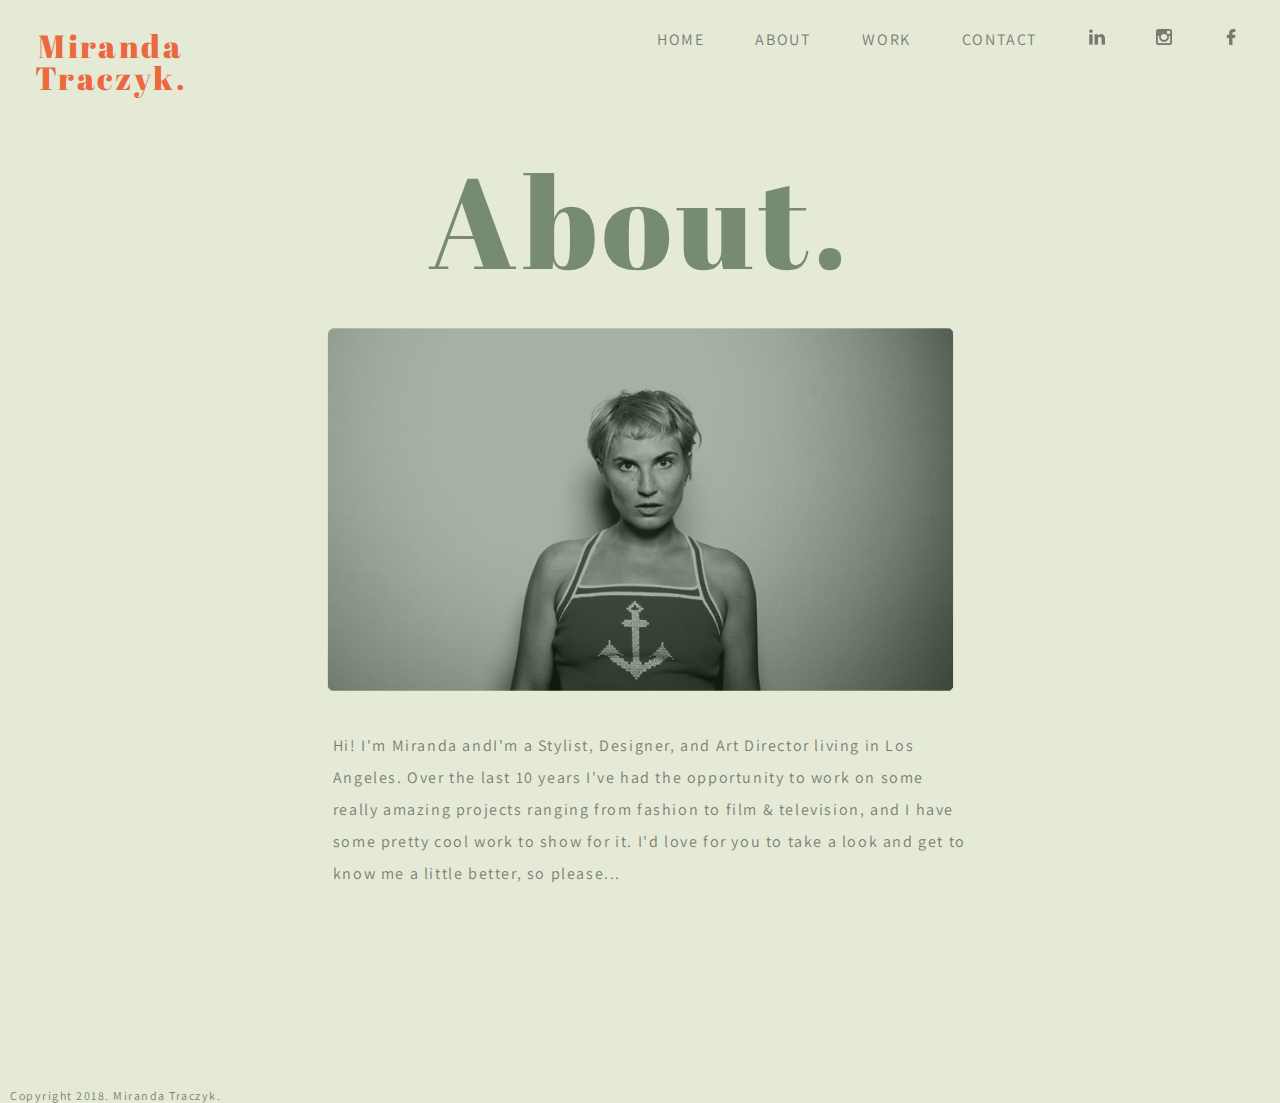
==== about.html @ dc94008e "Add files for final project" ====
<!DOCTYPE html>
<html lang="en">
    
    <head>
        <meta charset="utf-8">
        <meta name="description" content="Your description goes here">
        <meta name="keywords" content="one, two, three">
        <title>Miranda Traczyk</title>

        <link rel="stylesheet" href="css/reset.css">
        <link rel="stylesheet" href="css/style.css">
        <link href="https://fonts.googleapis.com/css?family=Abril Fatface" rel="stylesheet">
        <link href="https://fonts.googleapis.com/css?family=Assistant:300,400" rel="stylesheet">
    </head>
    
    <body>
        <header>
             <section id="mirandaTraczyk">
                <h1 class="mirandaTraczykAbout">Miranda<br>Traczyk.</h1>
            </section>

            <nav>
                <ul>
                    <li>
                        <a class="facebookicon" href="https://www.facebook.com/miranda.traczyk"><img src="images/facebook.png" alt="Facebook logo"></a>
                    </li>
                    <li>
                        <a class="instagramicon" href="https://www.instagram.com/mirandatraczyk"><img src="images/instagram.png" alt="Instagram logo"></a>
                    </li>
                    <li>
                        <a class="linkedinicon" href="http://www.linkedin.com/in/miranda-traczyk-aabba652"><img src="images/linkedin.png" alt="LinkedIn logo"></a>
                    </li>
                    <li><a href="contact.html">Contact</a></li>
                    <li><a href="work.html">Work</a></li>
                    <li><a href="about.html">About</a></li> 
                    <li><a href="home.html">Home</a></li> 
                </ul>
            </nav>
        </header>

        </section id="aboutPage">
            <div class="aboutPage">
                <h1>About.</h1>

                <div id="portraitAbout">
                    <img src="images/aboutmeabout.png" alt="Me">
                </div> 

                <p class="aboutmePage">Hi!  I'm Miranda andI'm a Stylist, Designer, and Art Director living in Los Angeles.  Over the last 10 years I've had the opportunity to work on some really amazing projects ranging from fashion to film & television, and I have some pretty cool work to show for it.  I'd love for you to take a look and get to know me a little better, so please...</p>
           </div>
        </section>

        <footer>
            <p class="copyright">Copyright 2018. Miranda Traczyk.</p>    
        </footer>
        
        <script src="http://ajax.googleapis.com/ajax/libs/jquery/2.1.3/jquery.min.js"></script>
        <script type="text/javascript" src="js/app.js"></script>
    </body>

</html>
---- css/style.css ----
/*
Project Name: Portfolio
Client: Miranda
Author: Miranda Traczyk
Developer @GA in LA
*/


/******************************************
/* SETUP
/*******************************************/

/* Box Model Hack */
* {
     -moz-box-sizing: border-box; /* Firexfox */
     -webkit-box-sizing: border-box; /* Safari/Chrome/iOS/Android */
     box-sizing: border-box; /* IE */
}

/* Clear fix hack */
.clearfix:after {
     content: ".";
     display: block;
     clear: both;
     visibility: hidden;
     line-height: 0;
     height: 0;
}

.clear {
	clear: both;
}

/******************************************/
/*COLOR SCHEME*/
/******************************************

background green: rgba(229,234,215,1)
red: rgba(238, 79, 35, 1)
pink: rgba(245, 157, 135, .95)
yellow: rgba(234, 192, 23, .9)
blue: rgba(111, 167, 168, .9)
grey text: rgba(51, 51, 51, 1)
******************************************/



/******************************************
/* HOME PAGE BASE STYLES
/******************************************/

body {
  font-size: 16px;
  font-family: 'Assistant', sans-serif;
  background: rgba(229,234,215,1);
  -webkit-background-size: cover;
  -moz-background-size: cover;
  -o-background-size: cover;
  background-size: cover;
}

.mirandaTraczyk {
  color: rgba(238, 79, 35, .9);
  text-align: center;
  letter-spacing: .3rem;
}

nav ul {
  list-style-type: none;
  overflow: hidden;
  background-color: rgba(229,234,215,1);
}

nav li a {
  color: rgba(51, 51, 51, 1);
  text-transform: uppercase;
  letter-spacing: 1rem;
  margin-bottom: 125px;
  margin-top: 10px;
  padding: 14px 16px 0 0;
  float: right;
  display: inline-block;
  margin: 10px 25px 140px -140px;
  opacity: 0.6;
}

h1 {
  font-family: 'Abril Fatface';
  font-size: 8rem;
  letter-spacing: .3rem;
}

.title {
  text-transform: uppercase;
  letter-spacing: .65rem;
  text-align: center;
  color: rgba(51, 51, 51, 1);
  margin-top: 50px;
  margin-bottom: 150px;
  opacity: 0.6;
}

.about h1 {
  color: rgba(245, 157, 135, .95);
  margin-left: 150px;
  display: inline-block;
  margin-top: 100px;
}

.aboutme {
  font-family: 'Assistant', sans-serif;
  font-size: 1rem;
  color: rgba(51, 51, 51, 1);
  letter-spacing: .1rem;
  line-height: 2;
  padding-left: 150px;
  padding-right: 325px;
  width: 75%;
  line-height: 2;
  display: inline-block;
  margin-top: 35px;
  opacity: 0.6;
}

a:link {
  color: rgba(51, 51, 51, 1);
  letter-spacing: .1rem;
  line-height: 2;
  background-color: transparent;
  text-decoration: none;
  padding-left: 150px;
  font-size: 1rem;
  opacity: 0.6;
}

#portrait img {
  width: 30%;
  margin-top: 100px;
  margin-left: 60%;
  float: right;
  display: inline-block;
  position: absolute;
}

.work h1 {
  color: rgba(234, 192, 23, .9);
  text-align: center;
  margin-top: 250px;
}

.work {
  float: none;
}

.work img {
  width: 25%;
  display: inline-table;
  margin: 50px -20px 200px -50px;
}

.sayhello h1 {
  color: rgba(111, 167, 168, .9);
  text-align: center;
}

/******************************************
/* UNIVERSAL FOOTER
/*******************************************/

.copyright {
  text-align: left;
  letter-spacing: 1.5px;
  color: rgba(51, 51, 51, 1);
  opacity: 0.6;
  font-size: .75rem;
  margin-left: 10px;
}

/******************************************
/* ABOUT PAGE
/*******************************************/

.mirandaTraczykAbout {
  font-family: 'Abril Fatface';
  font-size: 2rem;
  color: rgba(238, 79, 35, .9);
  text-align: center;
  float: left;
  margin: 30px 0 0 35px;
  opacity: .95;
  letter-spacing: .15rem;
}

.aboutPage h1 {
  color: rgba(30, 61, 27, .55);
  text-align: center;
  margin-top: -40px;
  margin-bottom: 35px;
}

.aboutmePage {
  font-family: 'Assistant', sans-serif;
  font-size: 1rem;
  color: rgba(51, 51, 51, 1);
  letter-spacing: .1rem;
  line-height: 2;
  width: 50%;
  line-height: 2;
  display: inline-block;
  opacity: 0.6;
  /*margin-bottom: 200px;*/
  margin: 35px 25% 200px 26%;
}

#portraitAbout img {
  margin-top: 5px;
  width: 50%;
  display: inline-block;
  margin-left: 25%;
  float: left;
}

/******************************************
/* WORK PAGE
/*******************************************/

/*.workWork h1 {
  color: rgba(234, 192, 23, .9);
  text-align: center;
  margin-top: -40px;
  margin-bottom: 35px;
}
*/
.slideshowContainer {
  margin-left: 25%;
  margin-top: 5px;
  width: 50%;
}

.buttonLeft {
  display: inline-block;
  float: left;
  margin-top: -760px;
  margin-left: -100px;
  -webkit-border-radius: 13;
  -moz-border-radius: 13;
  border-radius: 13px;
  font-family: Courier New;
  color: #333333;
  font-size: 31px;
  background: #E5EAD7;
  padding: 10px 20px 6px 20px;
  text-decoration: none;
}

.buttonLeft:hover {
  background: rgba(30, 61, 27, .55);
  text-decoration: none;
  color: #E5EAD7;
}


.buttonRight {
  display: inline-block;
  float: right;
  margin-top: -760px;
  margin-right: -100px;
   -webkit-border-radius: 13;
  -moz-border-radius: 13;
  border-radius: 13px;
  font-family: Courier New;
  color: #333333;
  font-size: 31px;
  background: #E5EAD7;
  padding: 10px 20px 6px 20px;
  text-decoration: none;
}

.buttonRight:hover {
  background: rgba(30, 61, 27, .55);
  text-decoration: none;
  color: #E5EAD7;
}
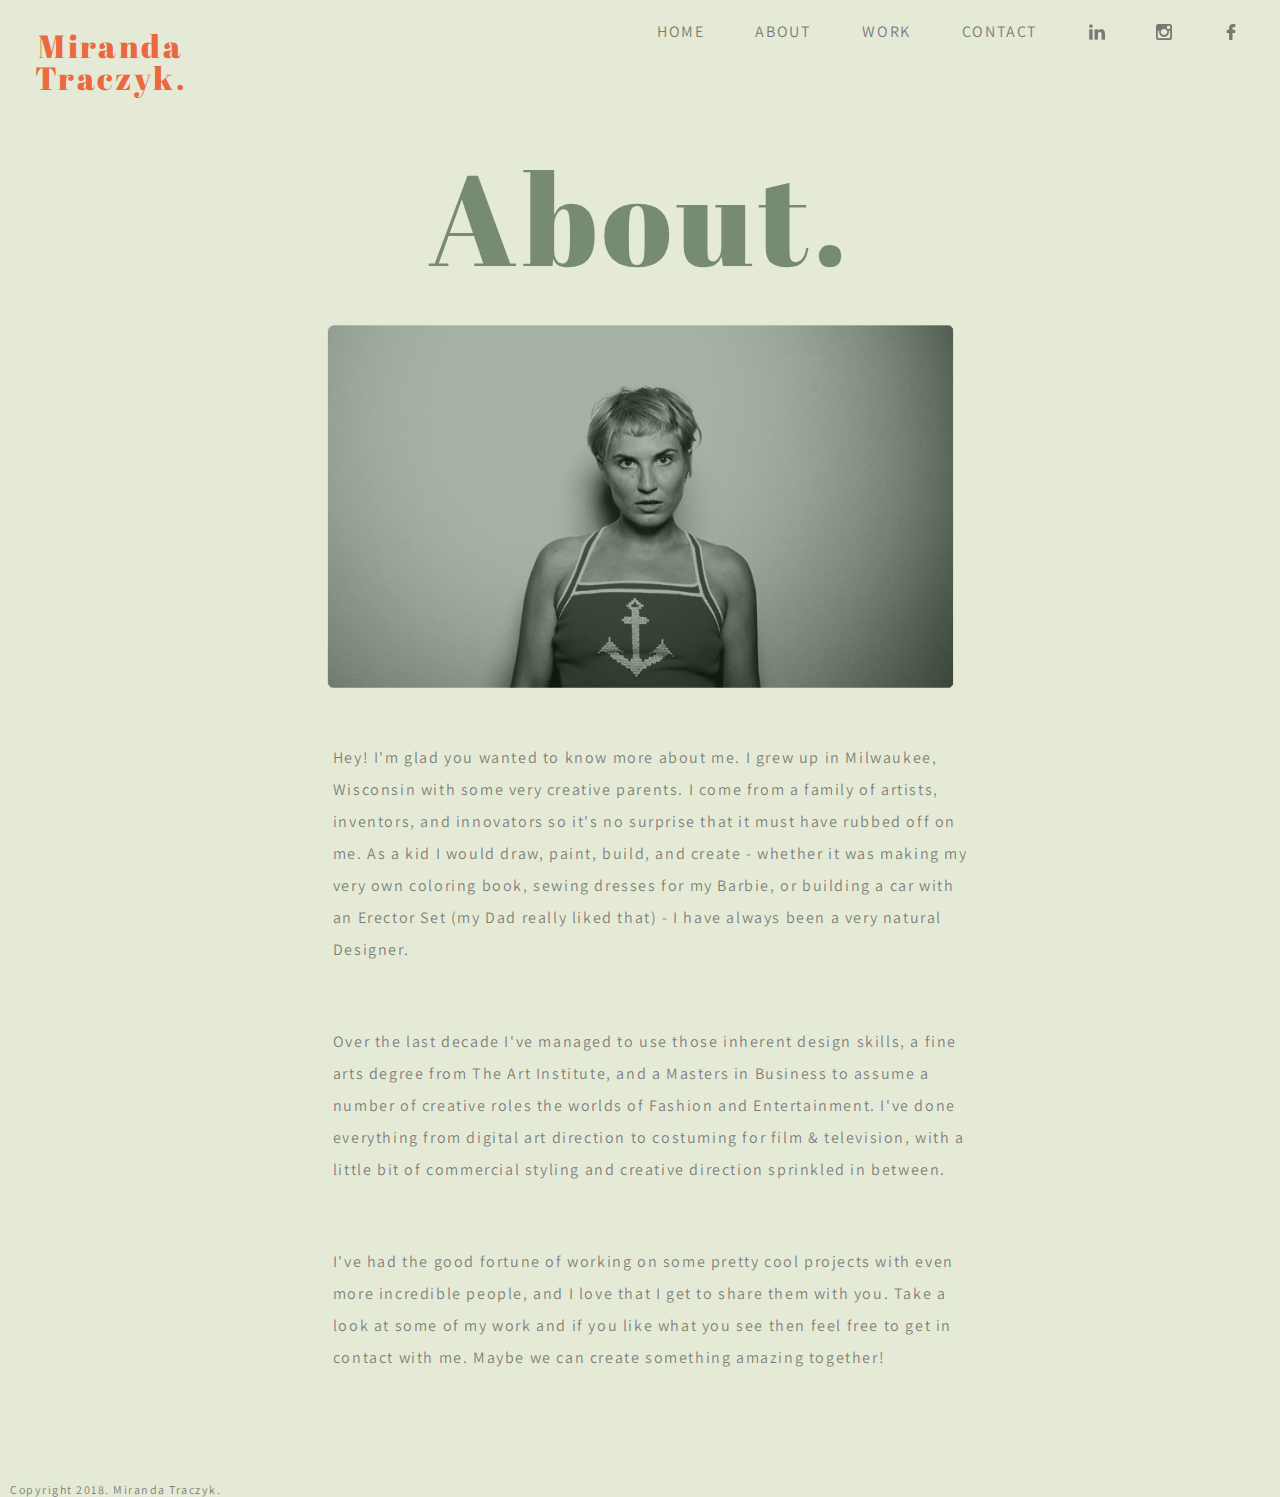
==== commit b7d79845: "Portfolio Website Update" ====
--- a/about.html
+++ b/about.html
@@ -3,8 +3,8 @@
     
     <head>
         <meta charset="utf-8">
-        <meta name="description" content="Your description goes here">
-        <meta name="keywords" content="one, two, three">
+        <meta name="Miranda Traczyk" content="I'm an Art Director, Designer, and Stylist living in Los Angeles.">
+        <meta name="Art Director, Designer, Stylist" content="Art Director, Designer, Stylist">
         <title>Miranda Traczyk</title>
 
         <link rel="stylesheet" href="css/reset.css">
@@ -33,7 +33,7 @@
                     <li><a href="contact.html">Contact</a></li>
                     <li><a href="work.html">Work</a></li>
                     <li><a href="about.html">About</a></li> 
-                    <li><a href="home.html">Home</a></li> 
+                    <li><a href="index.html">Home</a></li> 
                 </ul>
             </nav>
         </header>
@@ -46,12 +46,22 @@
                     <img src="images/aboutmeabout.png" alt="Me">
                 </div> 
 
-                <p class="aboutmePage">Hi!  I'm Miranda andI'm a Stylist, Designer, and Art Director living in Los Angeles.  Over the last 10 years I've had the opportunity to work on some really amazing projects ranging from fashion to film & television, and I have some pretty cool work to show for it.  I'd love for you to take a look and get to know me a little better, so please...</p>
+                <div class="aboutmeContainer">
+                    <p class="aboutmePage">Hey!  I'm glad you wanted to know more about me.  I grew up in Milwaukee, Wisconsin with some very creative parents.  I come from a family of artists, inventors, and innovators so it's no surprise that it must have rubbed off on me. As a kid I would draw, paint, build, and create - whether it was making my very own coloring book, sewing dresses for my Barbie, or building a car with an Erector Set (my Dad really liked that) - I have always been a very natural Designer.
+                </div>
+
+                <div class="aboutmeContainer">
+                    <p class="aboutmePage">Over the last decade I've managed to use those inherent design skills, a fine arts degree from The Art Institute, and a Masters in Business to assume a number of creative roles the worlds of Fashion and Entertainment.  I've done everything from digital art direction to costuming for film & television, with a little bit of commercial styling and creative direction sprinkled in between.</p>
+                </div>
+
+                <div class="aboutmeContainer">
+                    <p class="aboutmePage">I've had the good fortune of working on some pretty cool projects with even more incredible people, and I love that I get to share them with you.  Take a look at some of my work and if you like what you see then feel free to get in contact with me.  Maybe we can create something amazing together!</p>
+                </div>
            </div>
         </section>
 
         <footer>
-            <p class="copyright">Copyright 2018. Miranda Traczyk.</p>    
+            <p class="copyrightAbout">Copyright 2018. Miranda Traczyk.</p>    
         </footer>
         
         <script src="http://ajax.googleapis.com/ajax/libs/jquery/2.1.3/jquery.min.js"></script>
--- a/css/style.css
+++ b/css/style.css
@@ -74,14 +74,18 @@
 nav li a {
   color: rgba(51, 51, 51, 1);
   text-transform: uppercase;
-  letter-spacing: 1rem;
+  letter-spacing: .1rem;
   margin-bottom: 125px;
   margin-top: 10px;
   padding: 14px 16px 0 0;
   float: right;
   display: inline-block;
-  margin: 10px 25px 140px -140px;
-  opacity: 0.6;
+  margin: 10px 25px 150px -140px;
+  opacity: 0.6;
+  background-color: transparent;
+  text-decoration: none;
+  padding-left: 150px;
+  font-size: 1rem;
 }
 
 h1 {
@@ -94,17 +98,16 @@
   text-transform: uppercase;
   letter-spacing: .65rem;
   text-align: center;
-  color: rgba(51, 51, 51, 1);
+  color: rgba(51, 51, 51, 0.6);
   margin-top: 50px;
   margin-bottom: 150px;
-  opacity: 0.6;
 }
 
 .about h1 {
   color: rgba(245, 157, 135, .95);
   margin-left: 150px;
   display: inline-block;
-  margin-top: 100px;
+  margin-top: 90px;
 }
 
 .aboutme {
@@ -122,7 +125,7 @@
   opacity: 0.6;
 }
 
-a:link {
+.readmore a {
   color: rgba(51, 51, 51, 1);
   letter-spacing: .1rem;
   line-height: 2;
@@ -135,32 +138,37 @@
 
 #portrait img {
   width: 30%;
-  margin-top: 100px;
+  margin-top: 105px;
   margin-left: 60%;
   float: right;
   display: inline-block;
   position: absolute;
+  opacity: 0.9;
 }
 
 .work h1 {
   color: rgba(234, 192, 23, .9);
   text-align: center;
-  margin-top: 250px;
-}
-
-.work {
-  float: none;
+  margin-top: 345px;
 }
 
 .work img {
-  width: 25%;
-  display: inline-table;
-  margin: 50px -20px 200px -50px;
-}
-
-.sayhello h1 {
+  width: 400px;
+  display: inline-block;
+  margin: 50px -35px 35px 75px;
+  opacity: 0.85;
+}
+
+.sayhello a h1 {
   color: rgba(111, 167, 168, .9);
   text-align: center;
+  margin-top: 150px;
+  margin-bottom: 200px;
+}
+
+.helloLink {
+  background-color: transparent;
+  text-decoration: none;
 }
 
 /******************************************
@@ -201,15 +209,12 @@
 .aboutmePage {
   font-family: 'Assistant', sans-serif;
   font-size: 1rem;
-  color: rgba(51, 51, 51, 1);
+  color: rgba(51, 51, 51, 0.6);
   letter-spacing: .1rem;
-  line-height: 2;
   width: 50%;
   line-height: 2;
   display: inline-block;
-  opacity: 0.6;
-  /*margin-bottom: 200px;*/
-  margin: 35px 25% 200px 26%;
+  margin: 50px 25% 10px 26%;
 }
 
 #portraitAbout img {
@@ -220,65 +225,361 @@
   float: left;
 }
 
+.copyrightAbout {
+  text-align: left;
+  letter-spacing: 1.5px;
+  color: rgba(51, 51, 51, 1);
+  opacity: 0.6;
+  font-size: .75rem;
+  margin-left: 10px;
+  margin-top: 100px;
+}
+
 /******************************************
 /* WORK PAGE
 /*******************************************/
 
-/*.workWork h1 {
-  color: rgba(234, 192, 23, .9);
+.projects {
+  display: -webkit-flex; /* Safari */
+    -webkit-align-items: center; /* Safari 7.0+ */
+    display: flex;
+    align-items: center;
+    width: 220px;
+    height: 300px;
+    margin-top: 500px;
+    margin-left: 45px;
+}
+
+.projects img {
+  display: inline-block;
+  margin-left: 35px;
+  margin-top: 35px;
+}
+
+.copyrightWork {
+  text-align: left;
+  letter-spacing: 1.5px;
+  color: rgba(51, 51, 51, 1);
+  opacity: 0.6;
+  font-size: .75rem;
+  margin-left: 10px;
+  margin-top: 700px;
+}
+
+/******************************************
+/* AUDREY NAPOLEON PROJECT PAGE
+/*******************************************/
+
+.audreyProjects {
+  display: -webkit-flex; /* Safari */
+    -webkit-align-items: center;  Safari 7.0+ 
+    display: flex;
+    align-items: center;
+    height: 300px;
+    margin-top: 100px;
+    margin-left: 3%;
+}
+
+.audreyProjects img {
+  margin-left: 35px;
+  margin-top: 35px;
+}
+
+.copyrightAudrey {
+  text-align: left;
+  letter-spacing: 1.5px;
+  color: rgba(51, 51, 51, 1);
+  opacity: 0.6;
+  font-size: .75rem;
+  margin-left: 10px;
+  margin-top: 300px;
+}
+
+/******************************************
+/* FILM PROJECT PAGE
+/*******************************************/
+
+.filmProjects {
+  display: -webkit-flex; /* Safari */
+    -webkit-align-items: center;  Safari 7.0+ 
+    display: flex;
+    align-items: center;
+    width: 220px;
+    height: 300px;
+    margin-top: 1400px;
+    margin-left: 33.33%;
+}
+
+.filmProjects img {
+  margin-left: 35px;
+  margin-top: 35px;
+}
+
+.copyrightFilm {
+  text-align: left;
+  letter-spacing: 1.5px;
+  color: rgba(51, 51, 51, 1);
+  opacity: 0.6;
+  font-size: .75rem;
+  margin-left: 10px;
+  margin-top: 1600px;
+}
+
+/******************************************
+/* DIANA GEORGIE PROJECT PAGE
+/*******************************************/
+
+.dianaProjects {
+  display: -webkit-flex; /* Safari */
+    -webkit-align-items: center;  Safari 7.0+ 
+    display: flex;
+    align-items: center;
+    margin-top: -45px;
+    margin-left: 22.5%;
+    margin-bottom: -1350px;
+}
+
+.dianaProjects img {
+  margin-left: 35px;
+  margin-top: 35px;
+}
+
+.copyrightDiana {
+  text-align: left;
+  letter-spacing: 1.5px;
+  color: rgba(51, 51, 51, 1);
+  opacity: 0.6;
+  font-size: .75rem;
+  margin-left: 10px;
+  margin-top: 1500px;
+}
+
+
+/******************************************
+/* GENLUX PROJECT PAGE
+/*******************************************/
+
+.genluxProjects {
+  display: -webkit-flex; /* Safari */
+    -webkit-align-items: center;  Safari 7.0+ 
+    display: flex;
+    align-items: center;
+    margin-top: -45px;
+    margin-left: 22.5%;
+    margin-bottom: -1350px;
+}
+
+.genluxProjects img {
+  margin-left: 35px;
+  margin-top: 35px;
+}
+
+.copyrightGenlux {
+  text-align: left;
+  letter-spacing: 1.5px;
+  color: rgba(51, 51, 51, 1);
+  opacity: 0.6;
+  font-size: .75rem;
+  margin-left: 10px;
+  margin-top: 1500px;
+}
+
+/******************************************
+/* GUCCI PROJECT PAGE
+/*******************************************/
+
+.gucciProjects {
+  display: -webkit-flex; /* Safari */
+    -webkit-align-items: center;  Safari 7.0+ 
+    display: flex;
+    align-items: center;
+    margin-top: -45px;
+    margin-left: 22.5%;
+    margin-bottom: -1350px;
+}
+
+.gucciProjects img {
+  margin-left: 35px;
+  margin-top: 35px;
+}
+
+.copyrightGucci {
+  text-align: left;
+  letter-spacing: 1.5px;
+  color: rgba(51, 51, 51, 1);
+  opacity: 0.6;
+  font-size: .75rem;
+  margin-left: 10px;
+  margin-top: 1500px;
+}
+
+/******************************************
+/* LULU LEMON PROJECT PAGE
+/*******************************************/
+
+.luluProjects {
+  display: -webkit-flex; /* Safari */
+    -webkit-align-items: center;  Safari 7.0+ 
+    display: flex;
+    align-items: center;
+    margin-top: -45px;
+    margin-left: 22.5%;
+    margin-bottom: -1350px;
+}
+
+.luluProjects img {
+  margin-left: 35px;
+  margin-top: 35px;
+}
+
+.copyrightLulu {
+  text-align: left;
+  letter-spacing: 1.5px;
+  color: rgba(51, 51, 51, 1);
+  opacity: 0.6;
+  font-size: .75rem;
+  margin-left: 10px;
+  margin-top: 1500px;
+}
+
+/******************************************
+/* PEPSI PROJECT PAGE
+/*******************************************/
+
+.pepsiProjects {
+  display: -webkit-flex; /* Safari */
+    -webkit-align-items: center;  Safari 7.0+ 
+    display: flex;
+    align-items: center;
+    margin-top: -45px;
+    margin-left: 22.5%;
+    margin-bottom: -1350px;
+}
+
+.pepsiProjects img {
+  margin-left: 35px;
+  margin-top: 35px;
+}
+
+.copyrightPepsi {
+  text-align: left;
+  letter-spacing: 1.5px;
+  color: rgba(51, 51, 51, 1);
+  opacity: 0.6;
+  font-size: .75rem;
+  margin-left: 10px;
+  margin-top: 1500px;
+}
+
+/******************************************
+/* SASSOON PROJECT PAGE
+/*******************************************/
+
+.sassoonProjects {
+  display: -webkit-flex; /* Safari */
+    -webkit-align-items: center;  Safari 7.0+ 
+    display: flex;
+    align-items: center;
+    margin-top: -45px;
+    margin-left: 18.5%;
+    margin-bottom: -1350px;
+}
+
+.sassoonProjects img {
+  margin-left: 35px;
+  margin-top: 35px;
+}
+
+.copyrightSassoon {
+  text-align: left;
+  letter-spacing: 1.5px;
+  color: rgba(51, 51, 51, 1);
+  opacity: 0.6;
+  font-size: .75rem;
+  margin-left: 10px;
+  margin-top: 1500px;
+}
+
+/******************************************
+/* ST. VINCENT PROJECT PAGE
+/*******************************************/
+
+.stVincentProjects {
+  display: -webkit-flex; /* Safari */
+    -webkit-align-items: center;  Safari 7.0+ 
+    display: flex;
+    align-items: center;
+    height: 300px;
+    margin-top: 100px;
+    margin-left: 3%;
+}
+
+.stVincentProjects img {
+  margin-left: 35px;
+  margin-top: 35px;
+}
+
+.copyrightStVincent {
+  text-align: left;
+  letter-spacing: 1.5px;
+  color: rgba(51, 51, 51, 1);
+  opacity: 0.6;
+  font-size: .75rem;
+  margin-left: 10px;
+  margin-top: 250px;
+}
+
+/******************************************
+/* STYLE STATION PROJECT PAGE
+/*******************************************/
+
+.ssProjects {
+  display: -webkit-flex; /* Safari */
+    -webkit-align-items: center;  Safari 7.0+ 
+    display: flex;
+    align-items: center;
+    margin-top: -45px;
+    margin-left: 22.5%;
+    margin-bottom: -1350px;
+}
+
+.ssProjects img {
+  margin-left: 35px;
+  margin-top: 35px;
+}
+
+.copyrightSs {
+  text-align: left;
+  letter-spacing: 1.5px;
+  color: rgba(51, 51, 51, 1);
+  opacity: 0.6;
+  font-size: .75rem;
+  margin-left: 10px;
+  margin-top: 1500px;
+}
+
+/******************************************
+/* CONTACT PAGE
+/*******************************************/
+
+.contactPage h1 {
+  color: rgba(111, 167, 168, .9);
   text-align: center;
   margin-top: -40px;
   margin-bottom: 35px;
-}
-*/
-.slideshowContainer {
-  margin-left: 25%;
-  margin-top: 5px;
-  width: 50%;
-}
-
-.buttonLeft {
-  display: inline-block;
-  float: left;
-  margin-top: -760px;
-  margin-left: -100px;
-  -webkit-border-radius: 13;
-  -moz-border-radius: 13;
-  border-radius: 13px;
-  font-family: Courier New;
-  color: #333333;
-  font-size: 31px;
-  background: #E5EAD7;
-  padding: 10px 20px 6px 20px;
-  text-decoration: none;
-}
-
-.buttonLeft:hover {
-  background: rgba(30, 61, 27, .55);
-  text-decoration: none;
-  color: #E5EAD7;
-}
-
-
-.buttonRight {
-  display: inline-block;
-  float: right;
-  margin-top: -760px;
-  margin-right: -100px;
-   -webkit-border-radius: 13;
-  -moz-border-radius: 13;
-  border-radius: 13px;
-  font-family: Courier New;
-  color: #333333;
-  font-size: 31px;
-  background: #E5EAD7;
-  padding: 10px 20px 6px 20px;
-  text-decoration: none;
-}
-
-.buttonRight:hover {
-  background: rgba(30, 61, 27, .55);
-  text-decoration: none;
-  color: #E5EAD7;
-}
-
+
+}
+
+.contactPage p {
+  text-align: center;
+  font-family: 'Assistant', sans-serif;
+  font-size: 1rem;
+  color: rgba(51, 51, 51, 0.6);
+  letter-spacing: .1rem;
+  line-height: 2;
+  margin-top: 75px;
+  margin-bottom: 300px;
+  text-transform: uppercase;
+}*/
+
+
